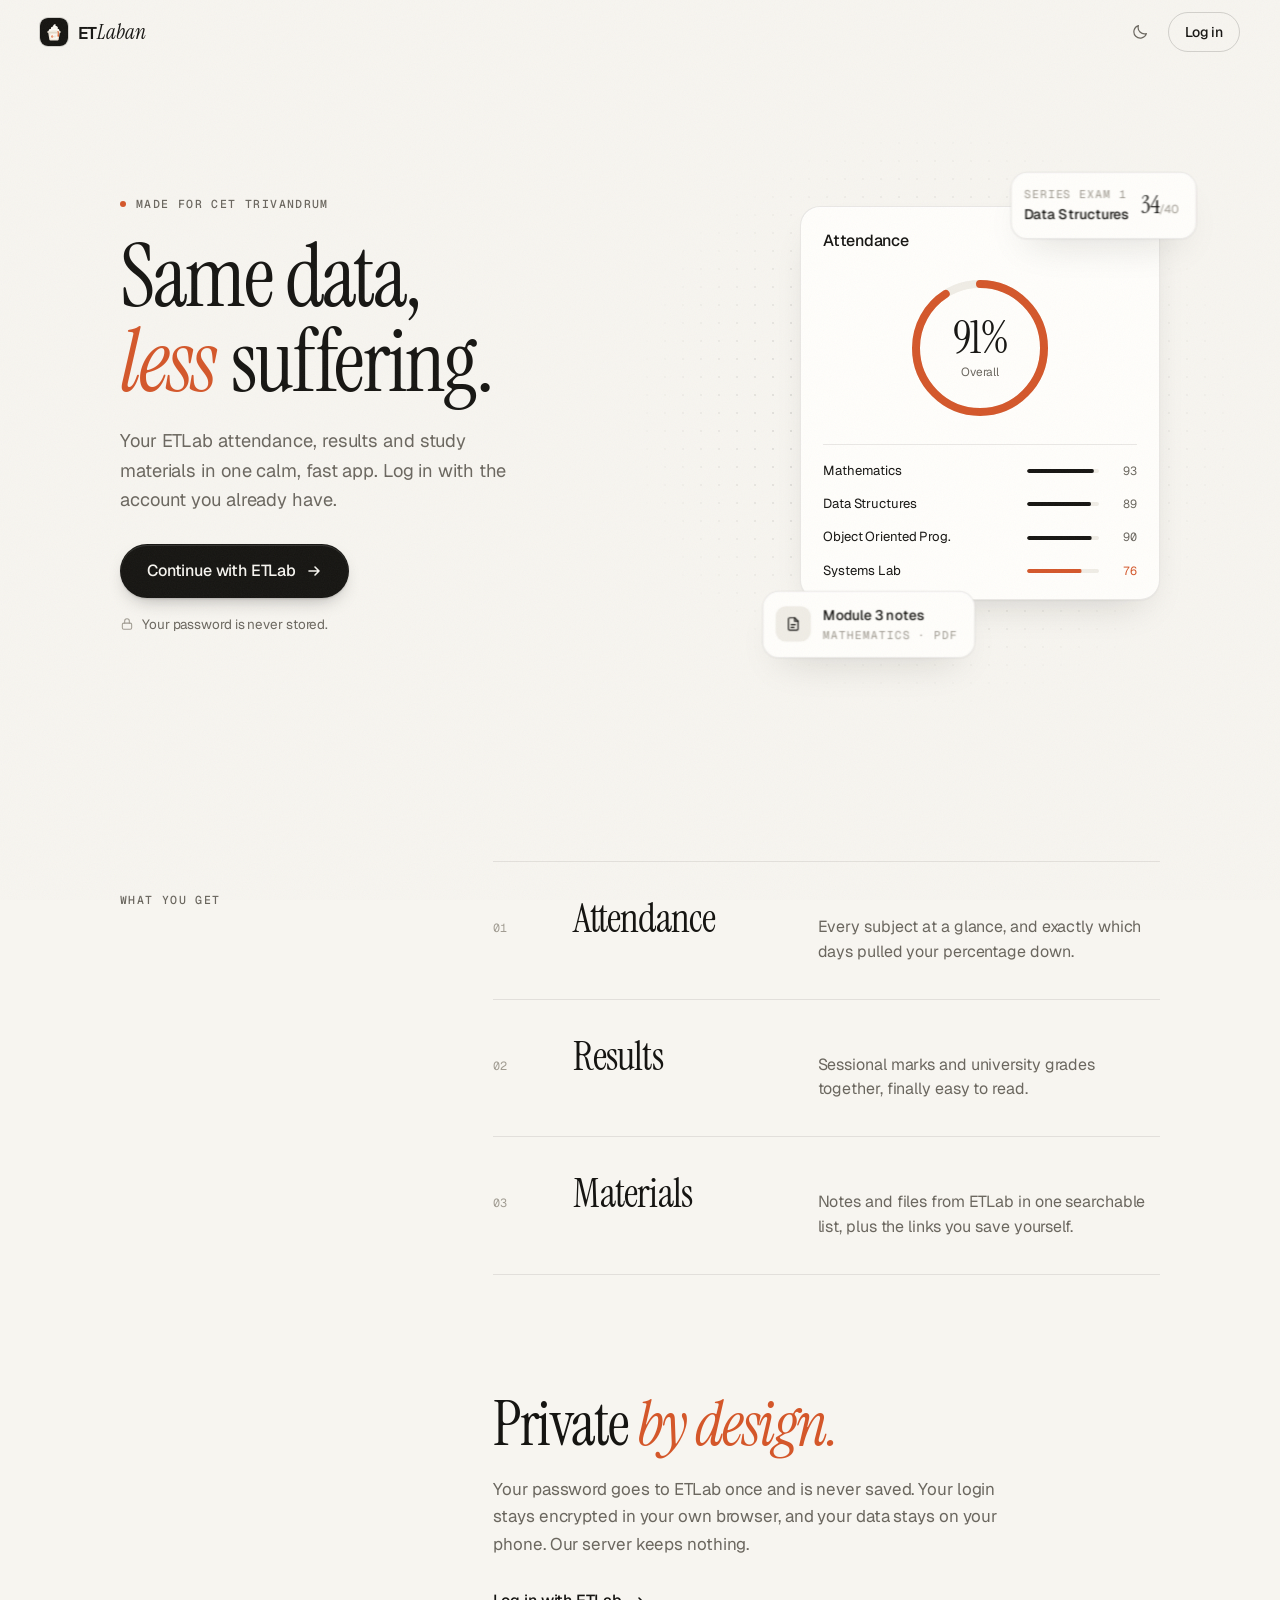
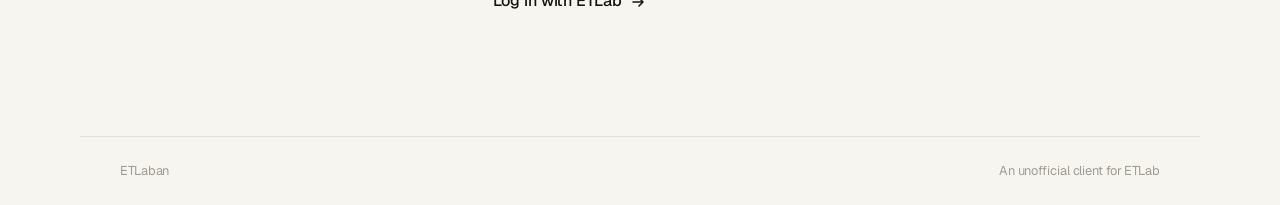
==== public/index.html @ c057a468 "Serve the front end from public/ on Vercel Vercel treated the project as a Python app and sent every" ====
<!doctype html>
<html lang="en">
  <head>
    <meta charset="utf-8" />
    <meta name="viewport" content="width=device-width, initial-scale=1, viewport-fit=cover" />
    <meta name="theme-color" content="#f7f5f0" />
    <script src="theme-init.js" data-check-session></script>
    <meta name="description" content="Same data, less suffering. Your ETLab attendance, results and study materials in one calm, fast app." />
    <meta name="mobile-web-app-capable" content="yes" />
    <meta name="apple-mobile-web-app-capable" content="yes" />
    <meta name="apple-mobile-web-app-status-bar-style" content="default" />
    <meta name="apple-mobile-web-app-title" content="ETLaban" />
    <title>ETLaban · same data, less suffering</title>
    <link rel="manifest" href="manifest.webmanifest" />
    <link rel="icon" href="icon.svg" type="image/svg+xml" />
    <link rel="apple-touch-icon" href="apple-touch-icon.png" />
    <link rel="preconnect" href="https://fonts.googleapis.com" />
    <link rel="preconnect" href="https://fonts.gstatic.com" crossorigin />
    <link
      rel="stylesheet"
      href="https://fonts.googleapis.com/css2?family=Geist:wght@400;500;600&family=Geist+Mono:wght@400;500&family=Instrument+Serif:ital@0;1&display=swap"
    />
    <link rel="stylesheet" href="base.css" />
    <link rel="stylesheet" href="public.css" />
  </head>
  <body>
    <header class="nav">
      <a class="brand" href="/" aria-label="ETLaban home">
        <img src="icon.svg" alt="" width="28" height="28" />
        <span class="wordmark">ET<em>Laban</em></span>
      </a>
      <div class="nav-actions">
        <button class="icon-btn theme-toggle" type="button" data-theme-toggle aria-label="Switch theme">
          <svg class="icon-moon" width="18" height="18" viewBox="0 0 24 24" fill="none" stroke="currentColor" stroke-width="1.6" stroke-linecap="round" stroke-linejoin="round" aria-hidden="true">
            <path d="M20.5 14.1A8.5 8.5 0 0 1 9.9 3.5a8.5 8.5 0 1 0 10.6 10.6Z" />
          </svg>
          <svg class="icon-sun" width="18" height="18" viewBox="0 0 24 24" fill="none" stroke="currentColor" stroke-width="1.6" stroke-linecap="round" aria-hidden="true">
            <circle cx="12" cy="12" r="4" />
            <path d="M12 2.5v2M12 19.5v2M4.6 4.6l1.4 1.4M18 18l1.4 1.4M2.5 12h2M19.5 12h2M4.6 19.4 6 18M18 6l1.4-1.4" />
          </svg>
        </button>
        <a class="btn btn-ghost btn-sm" href="/login">Log in</a>
      </div>
    </header>

    <main class="landing">
      <section class="hero">
        <div class="hero-copy">
          <p class="kicker rise" style="--d: 0"><span class="kicker-dot"></span>Made for CET Trivandrum</p>
          <h1 class="display">
            <span class="w" style="--i: 0">Same</span>
            <span class="w" style="--i: 1">data,</span>
            <span class="w" style="--i: 2"><em>less</em></span>
            <span class="w" style="--i: 3">suffering.</span>
          </h1>
          <p class="lede rise" style="--d: 4">
            Your ETLab attendance, results and study materials in one calm, fast app. Log in with
            the account you already have.
          </p>
          <div class="hero-cta rise" style="--d: 5">
            <a class="btn btn-primary btn-lg" href="/login">
              Continue with ETLab
              <svg class="btn-arrow" width="16" height="16" viewBox="0 0 16 16" fill="none" stroke="currentColor" stroke-width="1.6" stroke-linecap="round" stroke-linejoin="round" aria-hidden="true">
                <path d="M3 8h10M9 4l4 4-4 4" />
              </svg>
            </a>
            <p class="hero-note">
              <svg width="14" height="14" viewBox="0 0 24 24" fill="none" stroke="currentColor" stroke-width="1.8" stroke-linecap="round" stroke-linejoin="round" aria-hidden="true">
                <rect x="4" y="10.5" width="16" height="10.5" rx="2.5" />
                <path d="M8 10.5V7a4 4 0 0 1 8 0v3.5" />
              </svg>
              Your password is never stored.
            </p>
          </div>
        </div>

        <div class="hero-visual" aria-hidden="true">
          <div class="preview">
            <div class="card preview-main rise" style="--d: 3">
              <div class="preview-head">
                <span class="preview-title">Attendance</span>
              </div>
              <div class="ring">
                <svg viewBox="0 0 148 148" width="148" height="148">
                  <circle class="ring-track" cx="74" cy="74" r="64" fill="none" stroke-width="8" />
                  <circle
                    class="ring-value"
                    cx="74"
                    cy="74"
                    r="64"
                    fill="none"
                    stroke-width="8"
                    stroke-linecap="round"
                    pathLength="100"
                    style="--value: 91"
                  />
                </svg>
                <div class="ring-label">
                  <span class="ring-number" style="--target: 91"></span>
                  <span class="ring-caption">Overall</span>
                </div>
              </div>
              <ul class="subject-list">
                <li class="subject">
                  <span class="subject-name">Mathematics</span>
                  <span class="bar"><i style="--v: 0.93; --i: 0"></i></span>
                  <span class="subject-value">93</span>
                </li>
                <li class="subject">
                  <span class="subject-name">Data Structures</span>
                  <span class="bar"><i style="--v: 0.89; --i: 1"></i></span>
                  <span class="subject-value">89</span>
                </li>
                <li class="subject">
                  <span class="subject-name">Object Oriented Prog.</span>
                  <span class="bar"><i style="--v: 0.9; --i: 2"></i></span>
                  <span class="subject-value">90</span>
                </li>
                <li class="subject is-low">
                  <span class="subject-name">Systems Lab</span>
                  <span class="bar"><i style="--v: 0.76; --i: 3"></i></span>
                  <span class="subject-value">76</span>
                </li>
              </ul>
            </div>

            <div class="card float float-a" style="--d: 7">
              <div class="float-inner">
                <span class="float-meta">Series exam 1</span>
                <span class="float-title">Data Structures</span>
              </div>
              <span class="float-score">34<small>/40</small></span>
            </div>

            <div class="card float float-b" style="--d: 9">
              <span class="float-icon">
                <svg width="16" height="16" viewBox="0 0 24 24" fill="none" stroke="currentColor" stroke-width="1.7" stroke-linecap="round" stroke-linejoin="round">
                  <path d="M14 3H7a2 2 0 0 0-2 2v14a2 2 0 0 0 2 2h10a2 2 0 0 0 2-2V8Z" />
                  <path d="M14 3v5h5M9 13h6M9 17h4" />
                </svg>
              </span>
              <div class="float-inner">
                <span class="float-title">Module 3 notes</span>
                <span class="float-meta">Mathematics · PDF</span>
              </div>
            </div>
          </div>
        </div>
      </section>

      <section class="features" aria-labelledby="features-label">
        <h2 id="features-label" class="kicker section-label" data-reveal>What you get</h2>
        <ol class="feature-list">
          <li class="feature" data-reveal>
            <span class="feature-index">01</span>
            <h3>Attendance</h3>
            <p>Every subject at a glance, and exactly which days pulled your percentage down.</p>
          </li>
          <li class="feature" data-reveal style="--d: 1">
            <span class="feature-index">02</span>
            <h3>Results</h3>
            <p>Sessional marks and university grades together, finally easy to read.</p>
          </li>
          <li class="feature" data-reveal style="--d: 2">
            <span class="feature-index">03</span>
            <h3>Materials</h3>
            <p>Notes and files from ETLab in one searchable list, plus the links you save yourself.</p>
          </li>
        </ol>
      </section>

      <section class="closing" aria-labelledby="privacy-title">
        <h2 id="privacy-title" class="display" data-reveal>Private <em>by design.</em></h2>
        <p class="lede" data-reveal style="--d: 1">
          Your password goes to ETLab once and is never saved. Your login stays encrypted in your
          own browser, and your data stays on your phone. Our server keeps nothing.
        </p>
        <a class="text-link" href="/login" data-reveal style="--d: 2">
          Log in with ETLab
          <svg class="btn-arrow" width="16" height="16" viewBox="0 0 16 16" fill="none" stroke="currentColor" stroke-width="1.6" stroke-linecap="round" stroke-linejoin="round" aria-hidden="true">
            <path d="M3 8h10M9 4l4 4-4 4" />
          </svg>
        </a>
      </section>
    </main>

    <footer class="footer">
      <span>ETLaban</span>
      <span>An unofficial client for ETLab</span>
    </footer>

    <script src="landing.js" type="module"></script>
  </body>
</html>
---- public/base.css ----
/* ==========================================================================
   ETLaban · design system shared by every page
   Warm paper / ink palette, one clay accent, serif display + Geist text.
   ========================================================================== */

@view-transition {
  navigation: auto;
}

:root {
  color-scheme: light;
  --bg: #f7f5f0;
  --panel: #fffefb;
  --panel-soft: #f0ede6;
  --text: #161512;
  --muted: #6b675f;
  --faint: #a19c92;
  --line: rgba(22, 21, 18, 0.09);
  --line-strong: rgba(22, 21, 18, 0.16);
  --brand: #d4572a;
  --brand-soft: rgba(212, 87, 42, 0.1);
  --ink: #161512;
  --on-ink: #f7f5f0;
  --danger: #c2372b;
  --danger-soft: rgba(194, 55, 43, 0.08);
  --dot: rgba(22, 21, 18, 0.12);
  --shadow-card:
    0 1px 0 rgba(255, 255, 255, 0.7) inset, 0 1px 2px rgba(22, 21, 18, 0.04),
    0 18px 40px -18px rgba(22, 21, 18, 0.18);
  --grain-opacity: 0.045;

  --font-sans: "Geist", ui-sans-serif, system-ui, -apple-system, "Segoe UI", sans-serif;
  --font-serif: "Instrument Serif", "Iowan Old Style", "Palatino Linotype", Georgia, serif;
  --font-mono: "Geist Mono", ui-monospace, "SFMono-Regular", Menlo, Consolas, monospace;

  --ease-out: cubic-bezier(0.22, 1, 0.36, 1);
  --ease-spring: cubic-bezier(0.34, 1.4, 0.64, 1);
  --radius-sm: 10px;
  --radius: 14px;
  --radius-lg: 20px;
  --nav-h: 64px;
  --gutter: clamp(20px, 5vw, 40px);
}

:root[data-theme="dark"] {
  color-scheme: dark;
  --bg: #0f0f0e;
  --panel: #171715;
  --panel-soft: #1f1f1c;
  --text: #edebe6;
  --muted: #9a968d;
  --faint: #67635c;
  --line: rgba(237, 235, 230, 0.08);
  --line-strong: rgba(237, 235, 230, 0.15);
  --brand: #ef7f4e;
  --brand-soft: rgba(239, 127, 78, 0.13);
  --ink: #edebe6;
  --on-ink: #0f0f0e;
  --danger: #f07a6e;
  --danger-soft: rgba(240, 122, 110, 0.1);
  --dot: rgba(237, 235, 230, 0.09);
  --shadow-card:
    0 1px 0 rgba(255, 255, 255, 0.04) inset, 0 1px 2px rgba(0, 0, 0, 0.3),
    0 24px 48px -20px rgba(0, 0, 0, 0.6);
  --grain-opacity: 0.03;
}

/* --- Base ---------------------------------------------------------------- */

*,
*::before,
*::after {
  box-sizing: border-box;
}

html {
  -webkit-text-size-adjust: 100%;
  -webkit-tap-highlight-color: transparent;
  scroll-behavior: smooth;
}

html.is-checking body {
  visibility: hidden;
}

body {
  position: relative;
  margin: 0;
  min-height: 100vh;
  min-height: 100dvh;
  display: flex;
  flex-direction: column;
  background: var(--bg);
  color: var(--text);
  font-family: var(--font-sans);
  font-size: 16px;
  line-height: 1.55;
  letter-spacing: -0.006em;
  -webkit-font-smoothing: antialiased;
  -moz-osx-font-smoothing: grayscale;
  text-rendering: optimizeLegibility;
}

/* Film grain: gives the flat paper colour some tooth. */
body::before {
  content: "";
  position: fixed;
  inset: 0;
  z-index: 100;
  pointer-events: none;
  opacity: var(--grain-opacity);
  background-image: url("data:image/svg+xml,%3Csvg xmlns='http://www.w3.org/2000/svg' width='160' height='160'%3E%3Cfilter id='n'%3E%3CfeTurbulence type='fractalNoise' baseFrequency='.85' numOctaves='3' stitchTiles='stitch'/%3E%3C/filter%3E%3Crect width='100%25' height='100%25' filter='url(%23n)'/%3E%3C/svg%3E");
}

h1,
h2,
h3,
p {
  margin: 0;
}

a {
  color: inherit;
}

button,
input {
  font: inherit;
  color: inherit;
}

svg {
  flex-shrink: 0;
}

::selection {
  background: var(--brand-soft);
  color: var(--text);
}

:focus-visible {
  outline: 2px solid var(--brand);
  outline-offset: 3px;
  border-radius: 6px;
}

.sr-only {
  position: absolute;
  width: 1px;
  height: 1px;
  overflow: hidden;
  clip: rect(0 0 0 0);
  white-space: nowrap;
}

/* --- Type ---------------------------------------------------------------- */

.display {
  font-family: var(--font-serif);
  font-weight: 400;
  line-height: 0.98;
  letter-spacing: -0.025em;
  text-wrap: balance;
}

.display em {
  font-style: italic;
  color: var(--brand);
  padding-right: 0.04em;
}

.kicker {
  display: inline-flex;
  align-items: center;
  gap: 10px;
  color: var(--muted);
  font-family: var(--font-mono);
  font-size: 0.72rem;
  font-weight: 500;
  letter-spacing: 0.12em;
  text-transform: uppercase;
}

.kicker-dot {
  position: relative;
  width: 6px;
  height: 6px;
  border-radius: 50%;
  background: var(--brand);
}

.kicker-dot::after {
  content: "";
  position: absolute;
  inset: -4px;
  border-radius: 50%;
  border: 1px solid var(--brand);
  opacity: 0;
  animation: ping 2.8s var(--ease-out) infinite 1.2s;
}

@keyframes ping {
  0% {
    transform: scale(0.4);
    opacity: 0.7;
  }
  70%,
  100% {
    transform: scale(1.6);
    opacity: 0;
  }
}

.lede {
  color: var(--muted);
  font-size: 1.06rem;
  line-height: 1.6;
  text-wrap: pretty;
}

/* --- Buttons ------------------------------------------------------------- */

.btn {
  position: relative;
  display: inline-flex;
  align-items: center;
  justify-content: center;
  gap: 10px;
  min-height: 44px;
  padding: 0 20px;
  border: 1px solid transparent;
  border-radius: 999px;
  font-size: 0.94rem;
  font-weight: 500;
  letter-spacing: -0.01em;
  line-height: 1;
  white-space: nowrap;
  text-decoration: none;
  cursor: pointer;
  user-select: none;
  transition:
    background-color 0.25s ease,
    border-color 0.25s ease,
    color 0.25s ease,
    box-shadow 0.35s var(--ease-out),
    transform 0.35s var(--ease-out);
}

.btn:active {
  transform: scale(0.97);
  transition-duration: 0.1s;
}

.btn-primary {
  background: var(--ink);
  color: var(--on-ink);
  box-shadow:
    0 1px 0 rgba(255, 255, 255, 0.12) inset,
    0 1px 2px rgba(22, 21, 18, 0.14),
    0 8px 20px -10px rgba(22, 21, 18, 0.45);
}

:root[data-theme="dark"] .btn-primary {
  box-shadow:
    0 1px 0 rgba(255, 255, 255, 0.6) inset,
    0 8px 24px -12px rgba(237, 235, 230, 0.35);
}

.btn-ghost {
  border-color: var(--line-strong);
  background: transparent;
  color: var(--text);
}

.btn-lg {
  min-height: 54px;
  padding: 0 26px;
  font-size: 1rem;
}

.btn-sm {
  min-height: 40px;
  padding: 0 16px;
  font-size: 0.88rem;
}

.btn-block {
  width: 100%;
}

.btn-arrow {
  transition: transform 0.4s var(--ease-spring);
}

@media (hover: hover) {
  .btn-primary:hover {
    background: color-mix(in srgb, var(--ink) 86%, var(--brand));
    transform: translateY(-1px);
    box-shadow:
      0 1px 0 rgba(255, 255, 255, 0.12) inset,
      0 2px 4px rgba(22, 21, 18, 0.12),
      0 14px 28px -12px rgba(22, 21, 18, 0.5);
  }

  :root[data-theme="dark"] .btn-primary:hover {
    background: #ffffff;
    box-shadow:
      0 1px 0 rgba(255, 255, 255, 0.6) inset,
      0 14px 32px -12px rgba(237, 235, 230, 0.4);
  }

  .btn-ghost:hover {
    border-color: var(--text);
    background: var(--panel);
  }

  .btn:hover .btn-arrow {
    transform: translateX(4px);
  }
}

.icon-btn {
  display: inline-grid;
  place-items: center;
  width: 44px;
  height: 44px;
  padding: 0;
  border: 0;
  border-radius: 50%;
  background: transparent;
  color: var(--muted);
  cursor: pointer;
  transition:
    background-color 0.2s ease,
    color 0.2s ease,
    transform 0.3s var(--ease-out);
}

.icon-btn:active {
  transform: scale(0.9);
}

@media (hover: hover) {
  .icon-btn:hover {
    background: var(--panel-soft);
    color: var(--text);
  }
}

/* Theme toggle: sun and moon trade places with a spin. */
.theme-toggle {
  position: relative;
  view-transition-name: theme-toggle;
}

.theme-toggle svg {
  position: absolute;
  inset: 0;
  margin: auto;
  transition:
    transform 0.6s var(--ease-spring),
    opacity 0.3s ease;
}

.theme-toggle .icon-sun {
  opacity: 0;
  transform: rotate(-90deg) scale(0.4);
}

:root[data-theme="dark"] .theme-toggle .icon-sun {
  opacity: 1;
  transform: none;
}

:root[data-theme="dark"] .theme-toggle .icon-moon {
  opacity: 0;
  transform: rotate(90deg) scale(0.4);
}

/* Theme switch reveal (see ui.js). Plain crossfade is turned off so the
   circle clip does the work. */
html.theme-switching::view-transition-old(root),
html.theme-switching::view-transition-new(root) {
  animation: none;
  mix-blend-mode: normal;
}

html.theme-switching .brand,
html.theme-switching .theme-toggle {
  view-transition-name: none;
}

::view-transition-old(root),
::view-transition-new(root) {
  animation-duration: 0.35s;
}

/* --- Form fields ----------------------------------------------------------- */

.field {
  display: grid;
  gap: 8px;
}

.field-row {
  display: flex;
  align-items: baseline;
  justify-content: space-between;
  gap: 12px;
}

.field label {
  font-size: 0.86rem;
  font-weight: 500;
}

.input-wrap {
  position: relative;
}

.input {
  width: 100%;
  height: 54px;
  padding: 0 16px;
  border: 1px solid var(--line-strong);
  border-radius: var(--radius);
  background: var(--panel);
  color: var(--text);
  font-size: 1rem; /* 16px keeps iOS from zooming in on focus */
  letter-spacing: -0.005em;
  outline: none;
  transition:
    border-color 0.2s ease,
    box-shadow 0.3s var(--ease-out),
    background-color 0.2s ease;
}

.input::placeholder {
  color: var(--faint);
}

.input-wrap .input {
  padding-right: 54px;
}

@media (hover: hover) {
  .input:hover:not(:focus) {
    border-color: color-mix(in srgb, var(--text) 30%, transparent);
  }
}

.input:focus {
  border-color: var(--text);
  box-shadow: 0 0 0 4px color-mix(in srgb, var(--text) 8%, transparent);
}

.input[aria-invalid="true"] {
  border-color: var(--danger);
  box-shadow: 0 0 0 4px var(--danger-soft);
}

.input:disabled {
  opacity: 0.6;
}

.input:-webkit-autofill,
.input:-webkit-autofill:hover,
.input:-webkit-autofill:focus {
  -webkit-text-fill-color: var(--text);
  caret-color: var(--text);
  box-shadow:
    0 0 0 1000px var(--panel) inset,
    0 0 0 4px transparent;
  transition: background-color 9999s 0s;
}

/* --- Brand ---------------------------------------------------------------- */

.brand {
  display: inline-flex;
  align-items: center;
  gap: 10px;
  min-height: 44px;
  text-decoration: none;
  view-transition-name: brand;
}

.brand img {
  width: 28px;
  height: 28px;
  border-radius: 8px;
  box-shadow: 0 0 0 1px var(--line-strong);
  transition: transform 0.5s var(--ease-spring);
}

/* "ET" in the sans, "Laban" in the serif italic, like the logo lockup. */
.wordmark {
  font-size: 1.06rem;
  font-weight: 600;
  letter-spacing: -0.035em;
}

.wordmark em {
  margin-left: 0.03em;
  font-family: var(--font-serif);
  font-size: 1.22em;
  font-style: italic;
  font-weight: 400;
  letter-spacing: -0.01em;
}

@media (hover: hover) {
  .brand:hover img {
    transform: rotate(-8deg) scale(1.06);
  }
}

/* --- Entrance motion ------------------------------------------------------ */

.rise {
  opacity: 0;
}

html:not(.is-checking) .rise {
  animation: rise 0.9s var(--ease-out) both;
  animation-delay: calc(var(--d, 0) * 80ms + 60ms);
}

@keyframes rise {
  from {
    opacity: 0;
    transform: translateY(14px);
    filter: blur(6px);
  }
  to {
    opacity: 1;
    transform: none;
    filter: blur(0);
  }
}

/* Headline words arrive one by one. */
.display .w {
  display: inline-block;
  opacity: 0;
}

html:not(.is-checking) .display .w {
  animation: word 1s var(--ease-out) both;
  animation-delay: calc(var(--i) * 90ms + 120ms);
}

@keyframes word {
  from {
    opacity: 0;
    transform: translateY(0.35em) rotate(2deg);
    filter: blur(8px);
  }
  to {
    opacity: 1;
    transform: none;
    filter: blur(0);
  }
}

/* Scroll reveal, only when JS is around to trigger it. */
html.js [data-reveal] {
  opacity: 0;
  transform: translateY(18px);
  transition:
    opacity 0.9s var(--ease-out),
    transform 0.9s var(--ease-out);
  transition-delay: calc(var(--d, 0) * 90ms);
}

html.js [data-reveal].is-in {
  opacity: 1;
  transform: none;
}

/* --- Motion preferences -------------------------------------------------- */

@media (prefers-reduced-motion: reduce) {
  html {
    scroll-behavior: auto;
  }

  *,
  *::before,
  *::after {
    animation-duration: 0.01ms !important;
    animation-delay: 0ms !important;
    animation-iteration-count: 1 !important;
    transition-duration: 0.01ms !important;
    transition-delay: 0ms !important;
  }

  .kicker-dot::after {
    display: none;
  }

  ::view-transition-group(*),
  ::view-transition-old(*),
  ::view-transition-new(*) {
    animation: none !important;
  }
}
---- public/public.css ----
/* ==========================================================================
   ETLaban · public pages (landing + login). Builds on base.css.
   ========================================================================== */

/* --- Nav ----------------------------------------------------------------- */

.nav {
  position: sticky;
  top: 0;
  z-index: 20;
  display: flex;
  align-items: center;
  justify-content: space-between;
  gap: 12px;
  min-height: var(--nav-h);
  padding: 10px var(--gutter);
  padding-top: max(10px, env(safe-area-inset-top));
  padding-left: max(var(--gutter), env(safe-area-inset-left));
  padding-right: max(var(--gutter), env(safe-area-inset-right));
  border-bottom: 1px solid transparent;
  transition:
    background-color 0.3s ease,
    border-color 0.3s ease;
}

.nav.is-scrolled {
  border-bottom-color: var(--line);
  background: color-mix(in srgb, var(--bg) 82%, transparent);
  -webkit-backdrop-filter: saturate(1.4) blur(14px);
  backdrop-filter: saturate(1.4) blur(14px);
}

.nav-actions {
  display: flex;
  align-items: center;
  gap: 6px;
}

/* --- Landing ------------------------------------------------------------- */

.landing {
  flex: 1;
  width: 100%;
  max-width: 1120px;
  margin: 0 auto;
  padding: 0 var(--gutter);
  padding-left: max(var(--gutter), env(safe-area-inset-left));
  padding-right: max(var(--gutter), env(safe-area-inset-right));
}

.hero {
  display: grid;
  gap: 56px;
  padding: clamp(28px, 7vw, 88px) 0 clamp(64px, 10vw, 120px);
}

.hero-copy {
  display: grid;
  justify-items: start;
  gap: 22px;
}

.hero .display {
  font-size: clamp(3.1rem, 12.5vw, 5.4rem);
}

.hero .lede {
  max-width: 30ch;
}

.hero-cta {
  display: grid;
  justify-items: start;
  gap: 16px;
  margin-top: 8px;
}

.hero-note,
.auth-foot {
  display: inline-flex;
  align-items: center;
  gap: 8px;
  color: var(--muted);
  font-size: 0.84rem;
}

.hero-note svg,
.auth-foot svg {
  color: var(--faint);
}

/* Product glimpse: a small, living piece of the dashboard. */
.hero-visual {
  position: relative;
  display: grid;
  place-items: center;
  padding: 40px 0 64px;
  perspective: 1200px;
}

.hero-visual::before {
  content: "";
  position: absolute;
  inset: -10% -20%;
  z-index: -1;
  background-image: radial-gradient(var(--dot) 1px, transparent 1.2px);
  background-size: 18px 18px;
  -webkit-mask-image: radial-gradient(closest-side, #000 30%, transparent);
  mask-image: radial-gradient(closest-side, #000 30%, transparent);
}

.preview {
  position: relative;
  width: min(100%, 360px);
  transform: rotateX(var(--rx, 0deg)) rotateY(var(--ry, 0deg));
  transform-style: preserve-3d;
  transition: transform 0.8s var(--ease-out);
}

.card {
  border: 1px solid var(--line);
  border-radius: var(--radius-lg);
  background: var(--panel);
  box-shadow: var(--shadow-card);
}

.preview-main {
  padding: 22px 22px 18px;
}

.preview-head {
  display: flex;
  align-items: baseline;
  justify-content: space-between;
  gap: 12px;
}

.preview-title {
  font-weight: 500;
  letter-spacing: -0.015em;
}

.preview-meta,
.float-meta {
  color: var(--faint);
  font-family: var(--font-mono);
  font-size: 0.68rem;
  letter-spacing: 0.06em;
  text-transform: uppercase;
}

.ring {
  position: relative;
  display: grid;
  place-items: center;
  width: 148px;
  height: 148px;
  margin: 20px auto 22px;
}

.ring svg {
  position: absolute;
  inset: 0;
  transform: rotate(-90deg);
}

.ring-track {
  stroke: var(--panel-soft);
}

.ring-value {
  stroke: var(--brand);
  stroke-dasharray: 100px;
  stroke-dashoffset: 100px;
}

html:not(.is-checking) .ring-value {
  animation: ring-fill 1.8s var(--ease-out) forwards 0.7s;
}

@keyframes ring-fill {
  to {
    stroke-dashoffset: calc((100 - var(--value)) * 1px);
  }
}

@property --count {
  syntax: "<integer>";
  inherits: false;
  initial-value: 0;
}

.ring-label {
  display: grid;
  justify-items: center;
  gap: 2px;
}

.ring-number {
  --count: 0;
  counter-reset: count var(--count);
  font-family: var(--font-serif);
  font-size: 2.9rem;
  line-height: 1;
  letter-spacing: -0.02em;
}

.ring-number::after {
  content: counter(count) "%";
}

html:not(.is-checking) .ring-number {
  animation: count 1.8s var(--ease-out) forwards 0.7s;
}

@keyframes count {
  to {
    --count: var(--target);
  }
}

.ring-caption {
  color: var(--muted);
  font-size: 0.74rem;
}

.subject-list {
  display: grid;
  gap: 13px;
  margin: 0;
  padding: 16px 0 0;
  border-top: 1px solid var(--line);
  list-style: none;
}

.subject {
  display: grid;
  grid-template-columns: 1fr 72px 26px;
  align-items: center;
  gap: 12px;
  font-size: 0.82rem;
}

.subject-name {
  overflow: hidden;
  text-overflow: ellipsis;
  white-space: nowrap;
}

.subject-value {
  color: var(--muted);
  font-family: var(--font-mono);
  font-size: 0.74rem;
  text-align: right;
}

.bar {
  height: 4px;
  overflow: hidden;
  border-radius: 999px;
  background: var(--panel-soft);
}

.bar i {
  display: block;
  height: 100%;
  border-radius: inherit;
  background: var(--text);
  transform: scaleX(0);
  transform-origin: left;
}

html:not(.is-checking) .bar i {
  animation: bar 1.4s var(--ease-out) forwards;
  animation-delay: calc(var(--i) * 110ms + 0.9s);
}

@keyframes bar {
  to {
    transform: scaleX(var(--v));
  }
}

.subject.is-low .bar i {
  background: var(--brand);
}

.subject.is-low .subject-value {
  color: var(--brand);
}

/* Floating chips around the main card. */
.float {
  position: absolute;
  display: flex;
  align-items: center;
  gap: 12px;
  padding: 12px 16px 12px 12px;
  border-radius: 16px;
  transform: translateZ(40px);
}

.float-inner {
  display: grid;
  gap: 1px;
}

.float-title {
  font-size: 0.84rem;
  font-weight: 500;
  letter-spacing: -0.01em;
  white-space: nowrap;
}

.float-icon {
  display: grid;
  place-items: center;
  width: 34px;
  height: 34px;
  border-radius: 10px;
  background: var(--panel-soft);
  color: var(--text);
}

.float-score {
  font-family: var(--font-serif);
  font-size: 1.5rem;
  line-height: 1;
}

.float-score small {
  color: var(--faint);
  font-family: var(--font-sans);
  font-size: 0.7rem;
}

.float-a {
  top: -26px;
  right: -28px;
  --float-delay: 0s;
}

.float-b {
  bottom: -50px;
  left: -32px;
  --float-delay: -3s;
}

html:not(.is-checking) .float {
  animation:
    pop 0.9s var(--ease-spring) both,
    drift 7s ease-in-out infinite;
  animation-delay: calc(var(--d) * 80ms + 200ms), var(--float-delay);
}

@keyframes pop {
  from {
    opacity: 0;
    scale: 0.85;
    filter: blur(6px);
  }
  to {
    opacity: 1;
    scale: 1;
    filter: blur(0);
  }
}

@keyframes drift {
  0%,
  100% {
    translate: 0 0;
  }
  50% {
    translate: 0 -8px;
  }
}

/* Features: an editorial index, not a grid of boxes. */
.features {
  padding-bottom: clamp(64px, 10vw, 120px);
}

.section-label {
  align-self: start;
  margin-bottom: 20px;
}

.feature-list {
  margin: 0;
  padding: 0;
  border-top: 1px solid var(--line);
  list-style: none;
}

.feature {
  position: relative;
  display: grid;
  grid-template-columns: 44px 1fr;
  gap: 4px 16px;
  padding: 26px 0;
  border-bottom: 1px solid var(--line);
  isolation: isolate;
}

.feature::before {
  content: "";
  position: absolute;
  inset: 0 calc(var(--gutter) * -0.5);
  z-index: -1;
  border-radius: var(--radius);
  background: var(--panel);
  opacity: 0;
  transform: scaleY(0.85);
  transition:
    opacity 0.35s ease,
    transform 0.5s var(--ease-out);
}

.feature-index {
  padding-top: 0.55em;
  color: var(--faint);
  font-family: var(--font-mono);
  font-size: 0.74rem;
  transition: color 0.3s ease;
}

.feature h3 {
  font-family: var(--font-serif);
  font-size: clamp(1.9rem, 6vw, 2.5rem);
  font-weight: 400;
  line-height: 1.1;
  letter-spacing: -0.02em;
  transition: transform 0.5s var(--ease-out);
}

.feature p {
  grid-column: 2;
  max-width: 44ch;
  color: var(--muted);
  transition: transform 0.5s var(--ease-out);
}

@media (hover: hover) {
  .feature:hover::before {
    opacity: 1;
    transform: none;
  }

  .feature:hover .feature-index {
    color: var(--brand);
  }

  .feature:hover h3,
  .feature:hover p {
    transform: translateX(6px);
  }
}

/* Privacy + closing call to action. */
.closing {
  display: grid;
  gap: 22px;
  justify-items: start;
  padding-bottom: clamp(64px, 10vw, 112px);
}

.closing .display {
  font-size: clamp(2.5rem, 9vw, 3.8rem);
}

.closing .lede {
  max-width: 46ch;
}

.text-link {
  display: inline-flex;
  align-items: center;
  gap: 8px;
  min-height: 44px;
  font-weight: 500;
  text-decoration: none;
  background: linear-gradient(currentColor, currentColor) no-repeat left calc(100% - 10px) / 0 1px;
  transition: background-size 0.45s var(--ease-out);
}

@media (hover: hover) {
  .text-link:hover {
    background-size: calc(100% - 26px) 1px;
  }

  .text-link:hover .btn-arrow {
    transform: translateX(4px);
  }
}

.footer {
  display: flex;
  flex-wrap: wrap;
  align-items: center;
  justify-content: space-between;
  gap: 8px 20px;
  width: 100%;
  max-width: 1120px;
  margin: 0 auto;
  padding: 24px var(--gutter);
  padding-bottom: max(24px, env(safe-area-inset-bottom));
  border-top: 1px solid var(--line);
  color: var(--faint);
  font-size: 0.8rem;
}

/* --- Login --------------------------------------------------------------- */

.auth {
  position: relative;
  flex: 1;
  display: grid;
  justify-items: center;
  align-items: start;
  padding: clamp(28px, 7vh, 72px) var(--gutter) 48px;
  padding-bottom: max(48px, env(safe-area-inset-bottom));
}

.auth::before {
  content: "";
  position: absolute;
  inset: 0;
  z-index: -1;
  background-image: radial-gradient(var(--dot) 1px, transparent 1.2px);
  background-size: 18px 18px;
  -webkit-mask-image: radial-gradient(ellipse 60% 55% at 50% 40%, #000, transparent);
  mask-image: radial-gradient(ellipse 60% 55% at 50% 40%, #000, transparent);
}

.auth-panel {
  display: grid;
  gap: 28px;
  width: 100%;
  max-width: 400px;
}

.auth-head {
  display: grid;
  gap: 12px;
}

.auth-head .display {
  font-size: clamp(2.9rem, 11vw, 3.6rem);
}

.auth-head .lede {
  font-size: 1rem;
}

.notice {
  display: flex;
  align-items: flex-start;
  gap: 10px;
  padding: 12px 14px;
  border: 1px solid color-mix(in srgb, var(--brand) 25%, transparent);
  border-radius: var(--radius);
  background: var(--brand-soft);
  font-size: 0.88rem;
  line-height: 1.45;
}

.notice[hidden] {
  display: none;
}

.notice svg {
  margin-top: 1px;
  color: var(--brand);
}

.auth-form {
  display: grid;
  gap: 18px;
}

.caps-hint {
  color: var(--brand);
  font-size: 0.76rem;
  font-weight: 500;
  opacity: 0;
  transform: translateY(3px);
  transition:
    opacity 0.2s ease,
    transform 0.3s var(--ease-out);
}

.caps-hint.is-on {
  opacity: 1;
  transform: none;
}

.input-action {
  position: absolute;
  top: 5px;
  right: 5px;
}

.input-action .icon-eye-off {
  display: none;
}

.input-action[aria-pressed="true"] .icon-eye {
  display: none;
}

.input-action[aria-pressed="true"] .icon-eye-off {
  display: block;
}

.form-error {
  display: flex;
  align-items: flex-start;
  gap: 8px;
  color: var(--danger);
  font-size: 0.88rem;
  font-weight: 500;
  line-height: 1.45;
  animation: rise 0.4s var(--ease-out);
}

.form-error svg {
  margin-top: 2px;
}

.form-error[hidden] {
  display: none;
}

.auth-form .btn {
  margin-top: 6px;
}

/* Submit button states: idle -> loading -> done */
.btn-state {
  display: inline-flex;
  align-items: center;
  gap: 10px;
  transition:
    opacity 0.25s ease,
    transform 0.35s var(--ease-out);
}

.btn-state-busy,
.btn-state-done {
  position: absolute;
  inset: 0;
  justify-content: center;
  opacity: 0;
  transform: translateY(8px);
}

.btn[data-state="busy"] .btn-state-idle,
.btn[data-state="done"] .btn-state-idle,
.btn[data-state="done"] .btn-state-busy {
  opacity: 0;
  transform: translateY(-8px);
}

.btn[data-state="busy"] .btn-state-busy,
.btn[data-state="done"] .btn-state-done {
  opacity: 1;
  transform: none;
}

.btn[data-state="busy"],
.btn[data-state="done"] {
  cursor: progress;
}

.spinner {
  width: 16px;
  height: 16px;
  border: 1.5px solid color-mix(in srgb, var(--on-ink) 30%, transparent);
  border-top-color: var(--on-ink);
  border-radius: 50%;
  animation: spin 0.7s linear infinite;
}

@keyframes spin {
  to {
    transform: rotate(360deg);
  }
}

.check path {
  stroke-dasharray: 24;
  stroke-dashoffset: 24;
}

.btn[data-state="done"] .check path {
  animation: draw 0.5s var(--ease-out) forwards 0.1s;
}

@keyframes draw {
  to {
    stroke-dashoffset: 0;
  }
}

.shake {
  animation: shake 0.45s var(--ease-out);
}

@keyframes shake {
  0%,
  100% {
    transform: none;
  }
  20% {
    transform: translateX(-7px);
  }
  40% {
    transform: translateX(6px);
  }
  60% {
    transform: translateX(-4px);
  }
  80% {
    transform: translateX(2px);
  }
}

.auth-foot {
  justify-content: center;
  width: 100%;
  text-align: center;
}

/* --- Layout breakpoints -------------------------------------------------- */

@media (max-width: 479px) {
  .hero-cta,
  .hero-cta .btn {
    width: 100%;
  }

  .hero-cta {
    justify-items: center;
  }

  .float-a {
    right: -8px;
  }

  .float-b {
    left: -6px;
  }
}

@media (min-width: 900px) {
  .hero {
    grid-template-columns: 1.1fr 0.9fr;
    align-items: center;
    gap: 40px;
    min-height: calc(100vh - var(--nav-h) - 40px);
    min-height: calc(100svh - var(--nav-h) - 40px);
    padding-top: 24px;
  }

  .hero .lede {
    max-width: 34ch;
    font-size: 1.14rem;
  }

  .hero-visual {
    justify-items: end;
  }

  .features {
    display: grid;
    grid-template-columns: 1fr 2fr;
    gap: 40px;
  }

  .section-label {
    padding-top: 30px;
  }

  .feature {
    grid-template-columns: 64px 0.8fr 1.2fr;
    align-items: baseline;
    padding: 34px 0;
  }

  .feature p {
    grid-column: 3;
  }

  .closing {
    grid-template-columns: 1fr 2fr;
    align-items: end;
    column-gap: 40px;
  }

  .closing > * {
    grid-column: 2;
  }
}

@media (min-width: 900px) and (min-height: 720px) {
  .auth {
    align-items: center;
  }

  .auth-panel {
    margin-bottom: 8vh;
  }
}
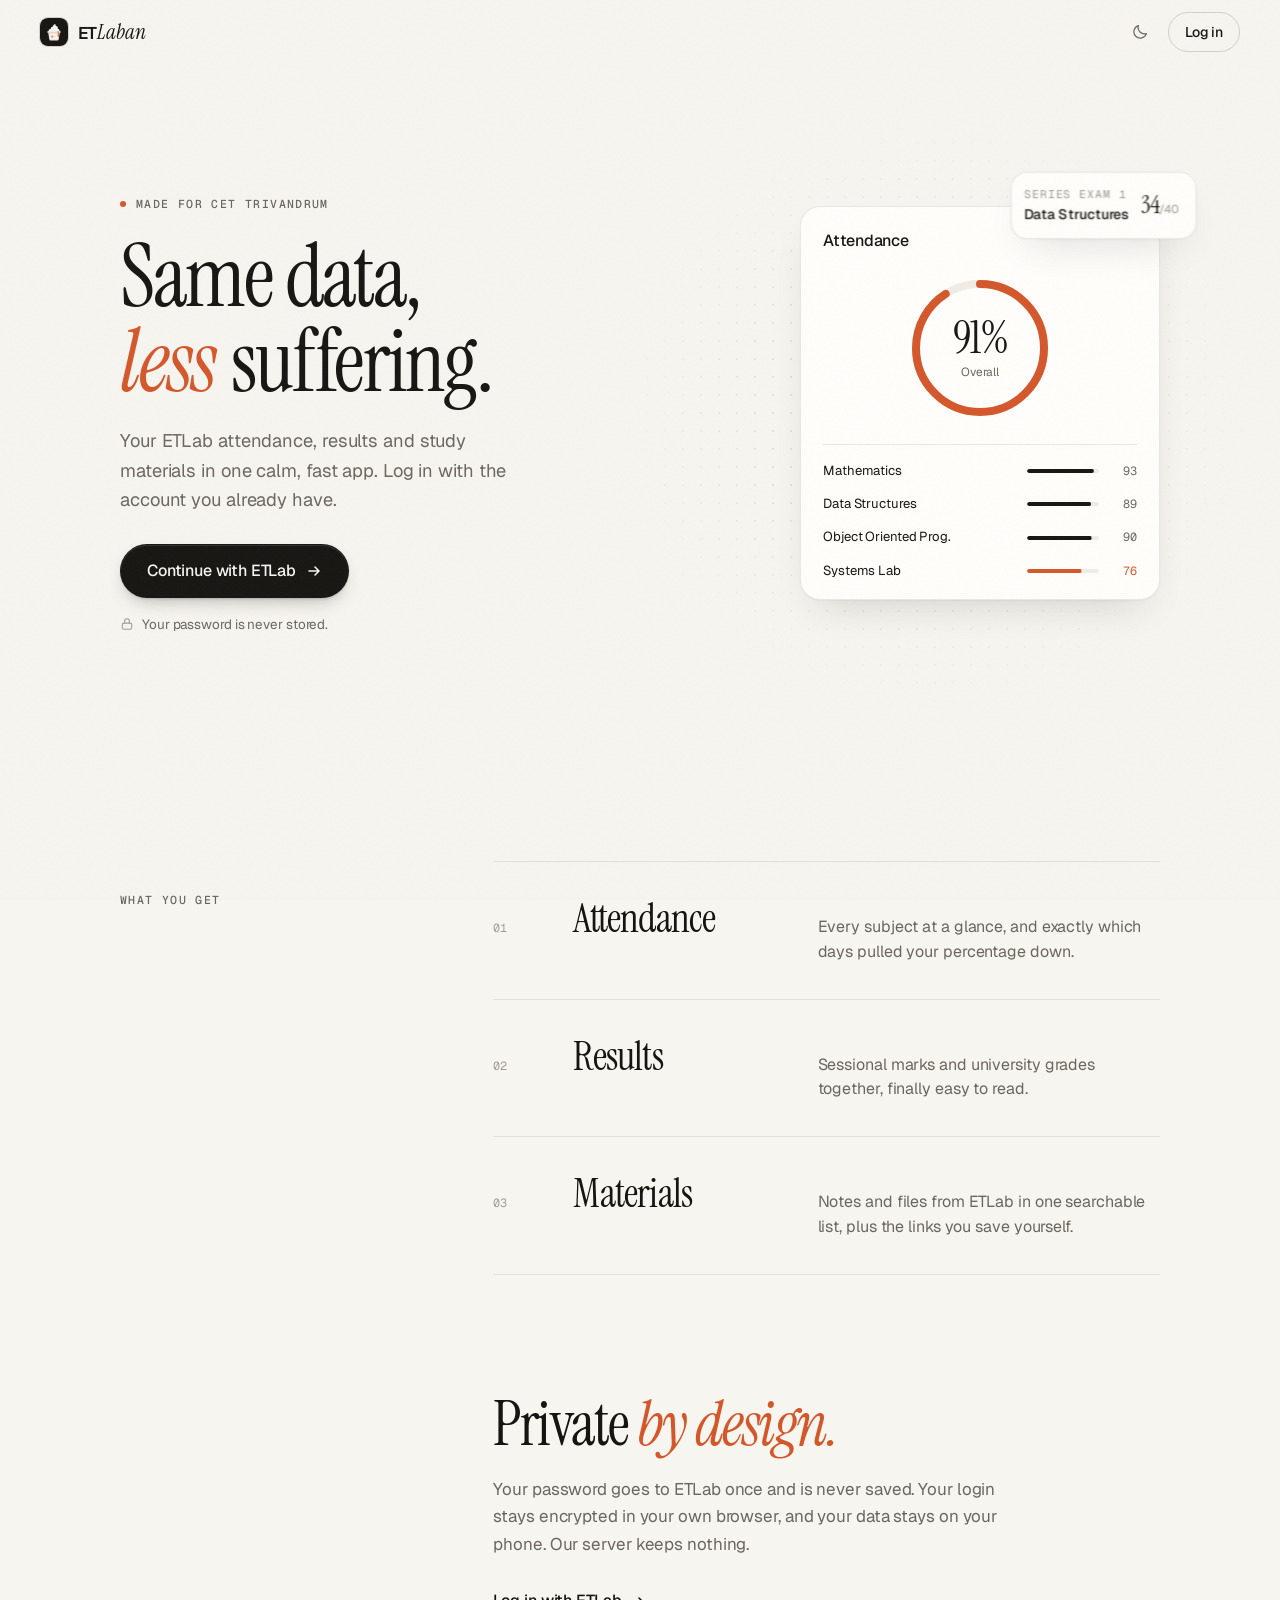
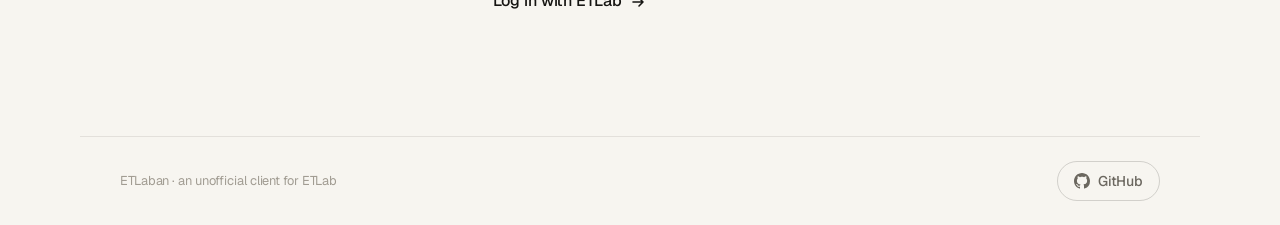
==== commit 4f6ad77b: "Add GitHub links and a credit line - Landing footer: a small GitHub button next to the "unofficial c" ====
--- a/public/index.html
+++ b/public/index.html
@@ -185,8 +185,11 @@
     </main>
 
     <footer class="footer">
-      <span>ETLaban</span>
-      <span>An unofficial client for ETLab</span>
+      <span>ETLaban · an unofficial client for ETLab</span>
+      <a class="btn btn-ghost btn-sm footer-link" href="https://github.com/AbhineethVS/ETLaban" target="_blank" rel="noopener noreferrer">
+        <svg class="github-mark" width="16" height="16" viewBox="0 0 16 16" fill="currentColor" aria-hidden="true"><path d="M8 0C3.58 0 0 3.58 0 8c0 3.54 2.29 6.53 5.47 7.59.4.07.55-.17.55-.38 0-.19-.01-.82-.01-1.49-2.01.37-2.53-.49-2.69-.94-.09-.23-.48-.94-.82-1.13-.28-.15-.68-.52-.01-.53.63-.01 1.08.58 1.23.82.72 1.21 1.87.87 2.33.66.07-.52.28-.87.51-1.07-1.78-.2-3.64-.89-3.64-3.95 0-.87.31-1.59.82-2.15-.08-.2-.36-1.02.08-2.12 0 0 .67-.21 2.2.82.64-.18 1.32-.27 2-.27.68 0 1.36.09 2 .27 1.53-1.04 2.2-.82 2.2-.82.44 1.1.16 1.92.08 2.12.51.56.82 1.27.82 2.15 0 3.07-1.87 3.75-3.65 3.95.29.25.54.73.54 1.48 0 1.07-.01 1.93-.01 2.2 0 .21.15.46.55.38A8.013 8.013 0 0016 8c0-4.42-3.58-8-8-8z"/></svg>
+        GitHub
+      </a>
     </footer>
 
     <script src="landing.js" type="module"></script>
--- a/public/public.css
+++ b/public/public.css
@@ -510,6 +510,11 @@
   font-size: 0.8rem;
 }
 
+.footer-link {
+  gap: 8px;
+  color: var(--muted);
+}
+
 /* --- Login --------------------------------------------------------------- */
 
 .auth {
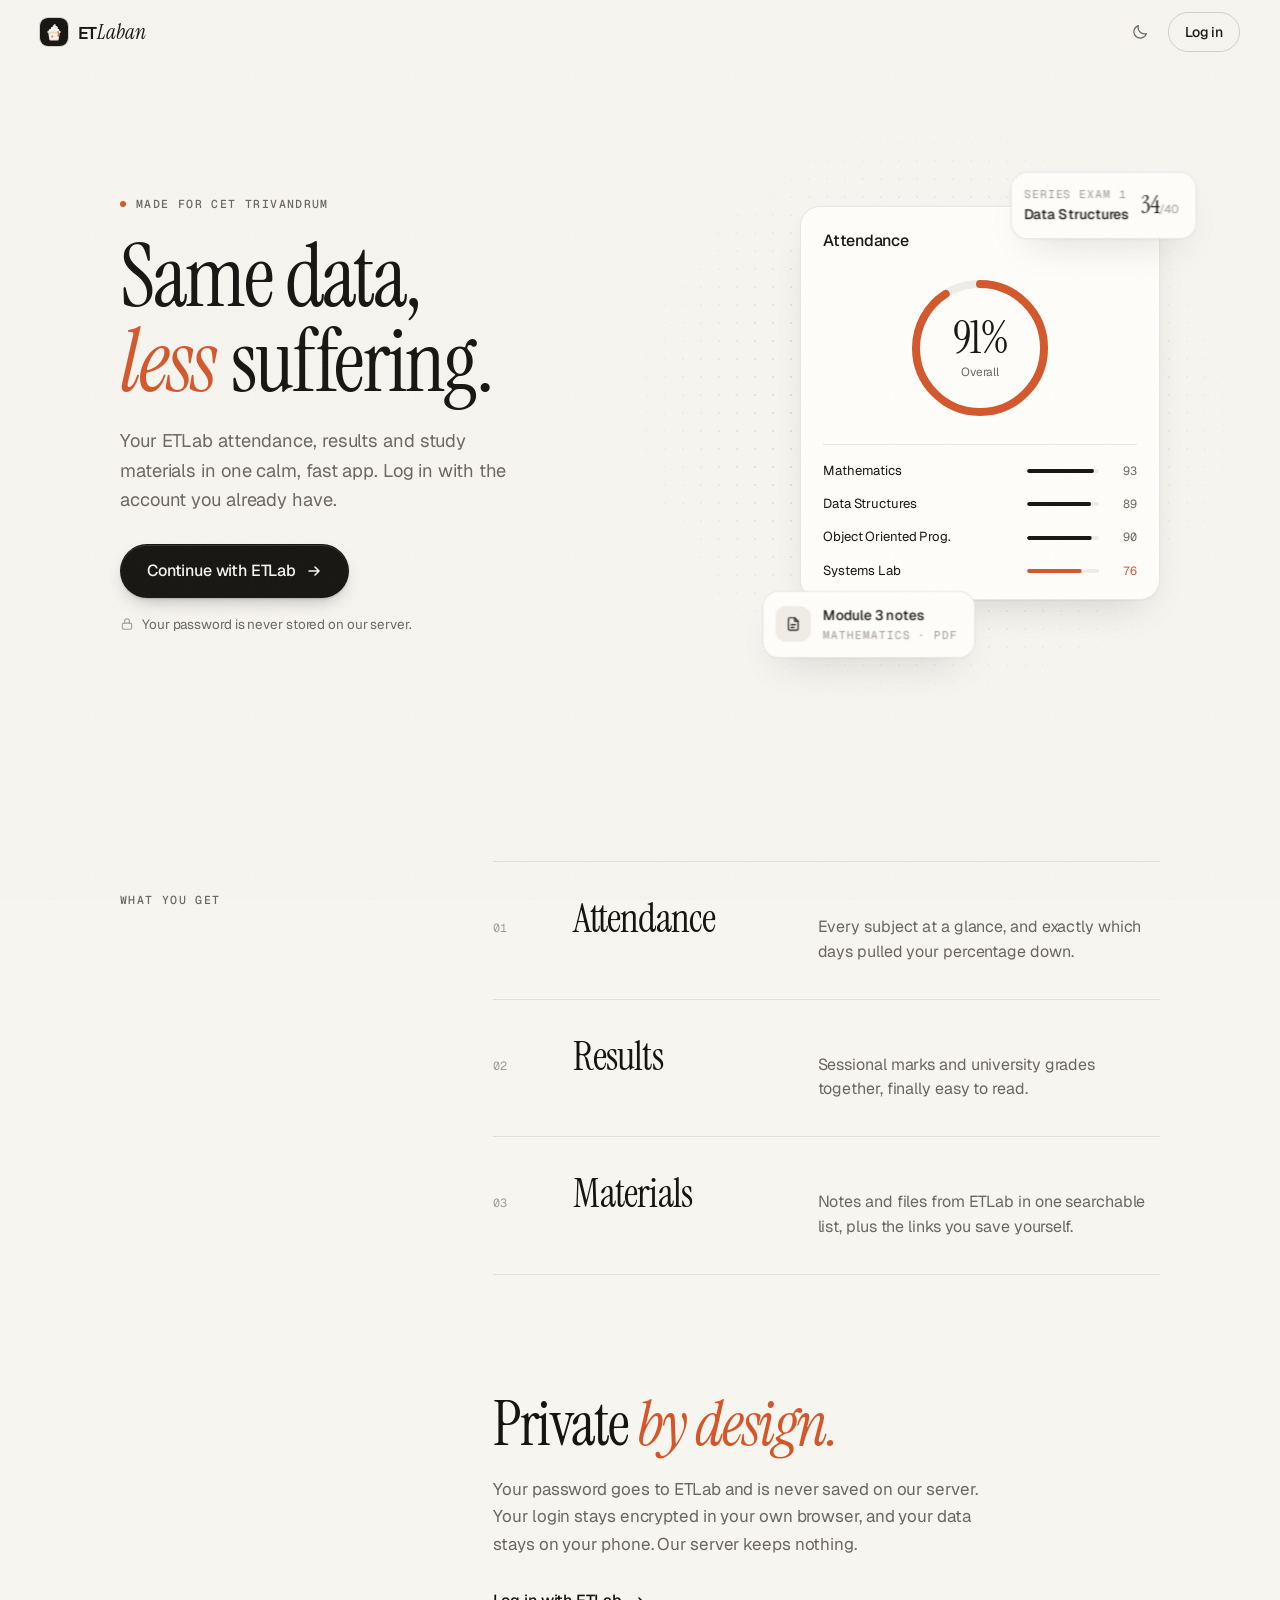
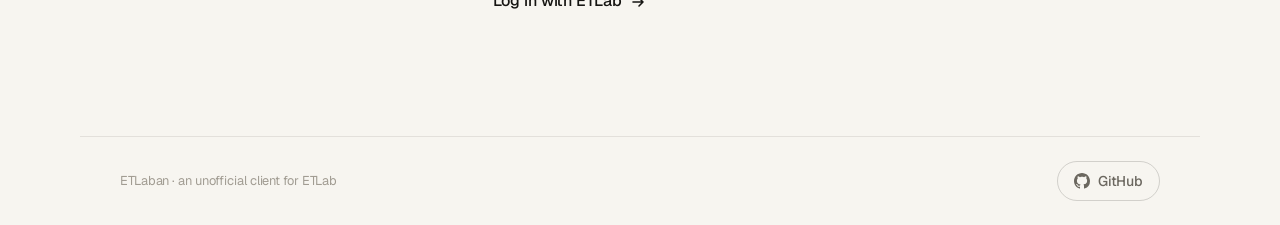
==== commit 545de394: "Add an opt-in "Keep me signed in" login ETLab ends sessions after a few hours, which meant logging i" ====
--- a/public/index.html
+++ b/public/index.html
@@ -69,7 +69,7 @@
                 <rect x="4" y="10.5" width="16" height="10.5" rx="2.5" />
                 <path d="M8 10.5V7a4 4 0 0 1 8 0v3.5" />
               </svg>
-              Your password is never stored.
+              Your password is never stored on our server.
             </p>
           </div>
         </div>
@@ -172,8 +172,8 @@
       <section class="closing" aria-labelledby="privacy-title">
         <h2 id="privacy-title" class="display" data-reveal>Private <em>by design.</em></h2>
         <p class="lede" data-reveal style="--d: 1">
-          Your password goes to ETLab once and is never saved. Your login stays encrypted in your
-          own browser, and your data stays on your phone. Our server keeps nothing.
+          Your password goes to ETLab and is never saved on our server. Your login stays encrypted in
+          your own browser, and your data stays on your phone. Our server keeps nothing.
         </p>
         <a class="text-link" href="/login" data-reveal style="--d: 2">
           Log in with ETLab
--- a/public/public.css
+++ b/public/public.css
@@ -584,6 +584,39 @@
   gap: 18px;
 }
 
+.remember-field {
+  display: flex;
+  align-items: flex-start;
+  gap: 12px;
+  font-size: 0.9rem;
+  font-weight: 500;
+  cursor: pointer;
+}
+
+.remember-field input {
+  flex: none;
+  width: 18px;
+  height: 18px;
+  margin: 1px 0 0;
+  accent-color: var(--ink);
+  cursor: pointer;
+}
+
+.remember-field input:disabled,
+.remember-field input:disabled + span {
+  cursor: default;
+  opacity: 0.6;
+}
+
+.remember-hint {
+  display: block;
+  margin-top: 3px;
+  color: var(--muted);
+  font-size: 0.8rem;
+  font-weight: 400;
+  line-height: 1.45;
+}
+
 .caps-hint {
   color: var(--brand);
   font-size: 0.76rem;
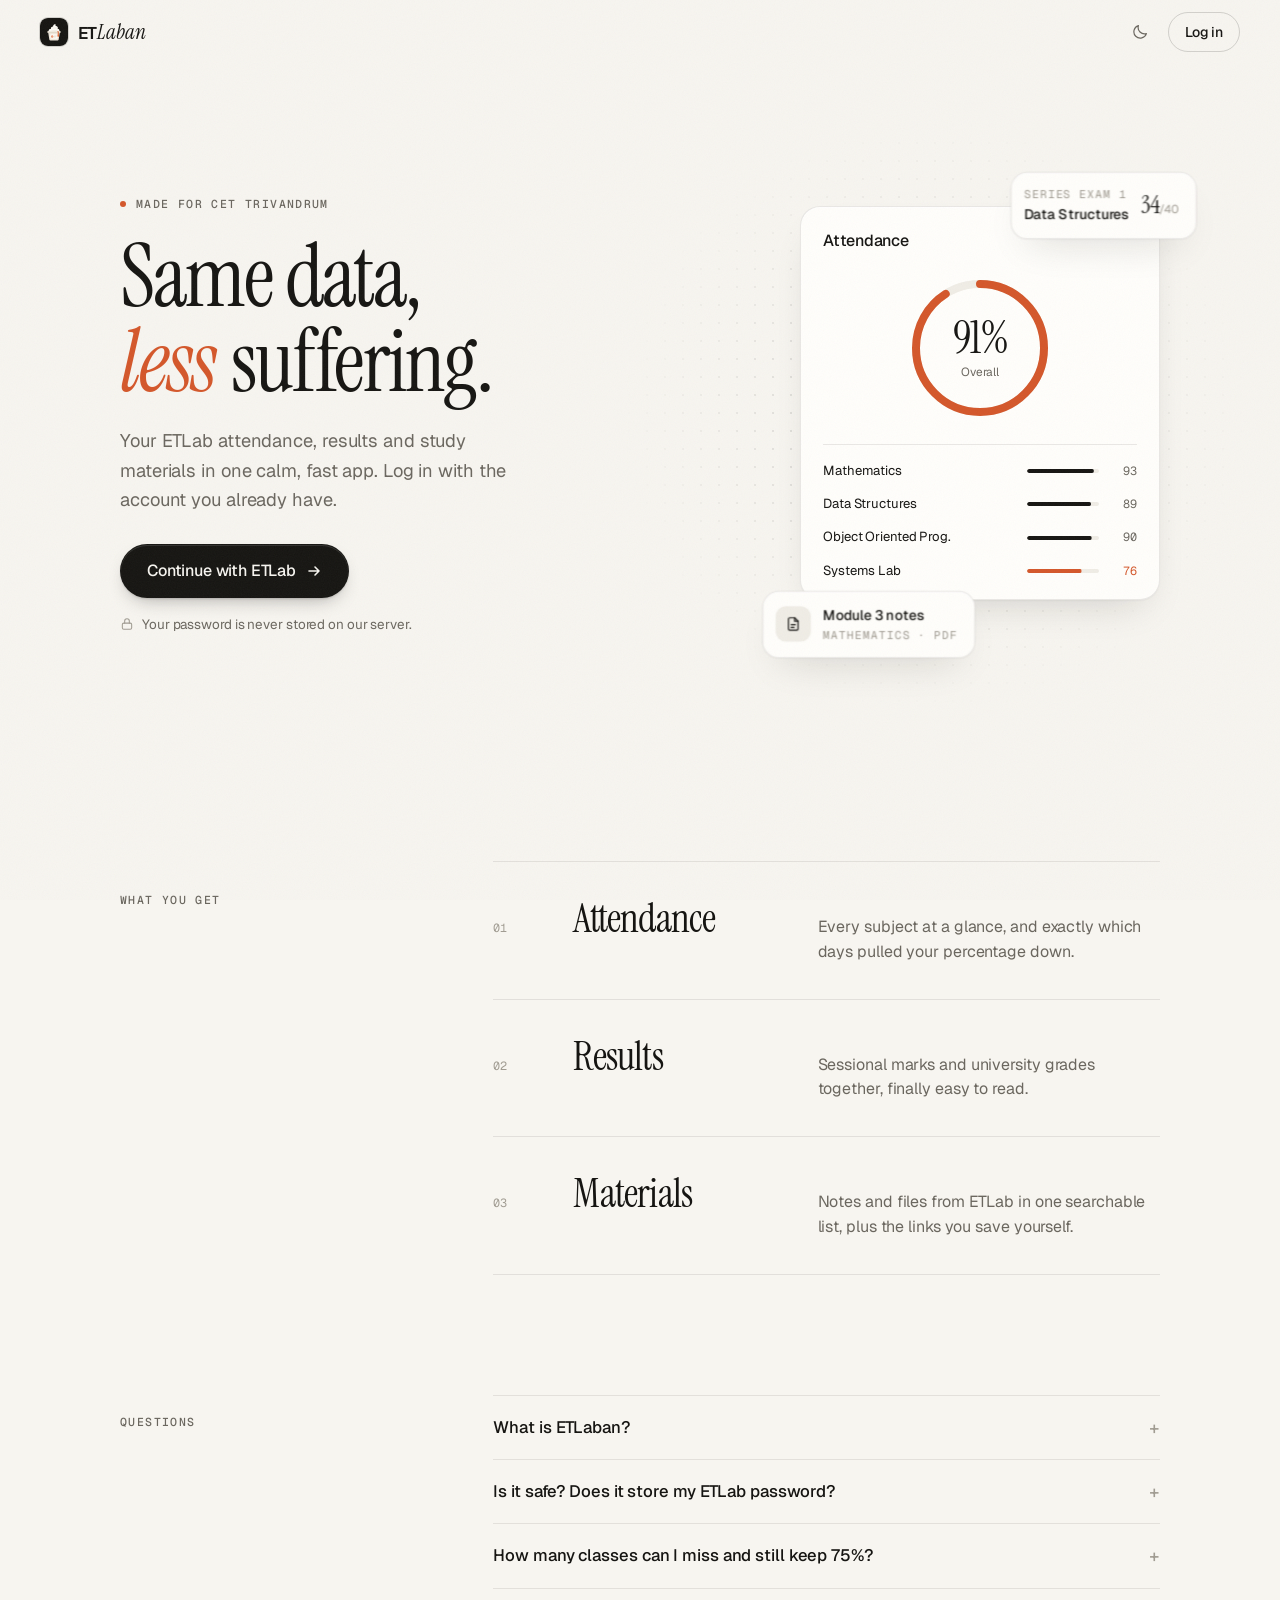
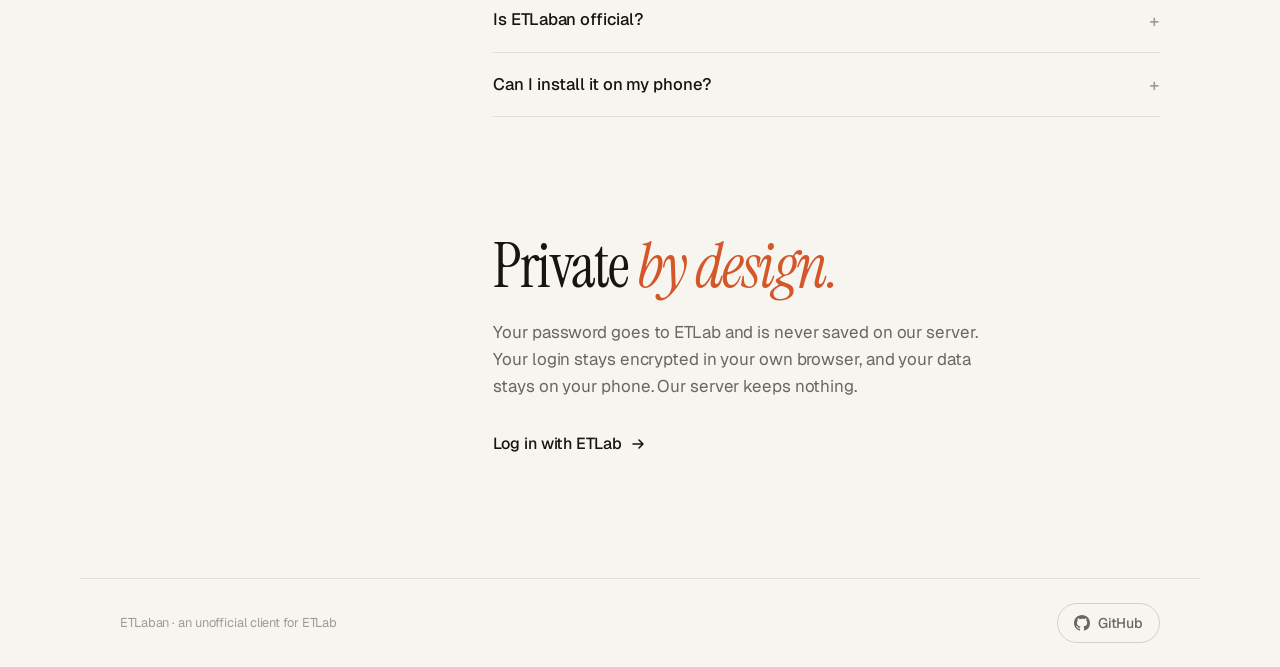
==== commit 280aa369: "Add SEO and AI-search basics: meta, link previews, FAQ, robots, sitemap, llms.txt - Landing: keyword" ====
--- a/public/index.html
+++ b/public/index.html
@@ -5,12 +5,110 @@
     <meta name="viewport" content="width=device-width, initial-scale=1, viewport-fit=cover" />
     <meta name="theme-color" content="#f7f5f0" />
     <script src="theme-init.js" data-check-session></script>
-    <meta name="description" content="Same data, less suffering. Your ETLab attendance, results and study materials in one calm, fast app." />
+    <meta name="description" content="A free, unofficial ETLab app for CET Trivandrum students. Check your attendance by subject, see how many classes you can miss, and read your results and study materials on your phone." />
     <meta name="mobile-web-app-capable" content="yes" />
     <meta name="apple-mobile-web-app-capable" content="yes" />
     <meta name="apple-mobile-web-app-status-bar-style" content="default" />
     <meta name="apple-mobile-web-app-title" content="ETLaban" />
-    <title>ETLaban · same data, less suffering</title>
+    <title>ETLaban · ETLab attendance and results for CET Trivandrum</title>
+    <link rel="canonical" href="https://etlaban.vercel.app/" />
+    <meta property="og:type" content="website" />
+    <meta property="og:site_name" content="ETLaban" />
+    <meta property="og:url" content="https://etlaban.vercel.app/" />
+    <meta property="og:title" content="ETLaban · same data, less suffering" />
+    <meta property="og:description" content="Your ETLab attendance, results and study materials in one calm, fast app. Made for CET Trivandrum students." />
+    <meta property="og:image" content="https://etlaban.vercel.app/og-image.png" />
+    <meta property="og:image:width" content="1200" />
+    <meta property="og:image:height" content="630" />
+    <meta property="og:image:alt" content="ETLaban: same data, less suffering." />
+    <meta property="og:locale" content="en_IN" />
+    <meta name="twitter:card" content="summary_large_image" />
+    <meta name="twitter:title" content="ETLaban · same data, less suffering" />
+    <meta name="twitter:description" content="Your ETLab attendance, results and study materials in one calm, fast app. Made for CET Trivandrum students." />
+    <meta name="twitter:image" content="https://etlaban.vercel.app/og-image.png" />
+    <!-- Structured data for search and AI answers. A JSON data block, not a script, so the CSP allows it. -->
+    <script type="application/ld+json">
+      {
+        "@context": "https://schema.org",
+        "@graph": [
+          {
+            "@type": "WebApplication",
+            "@id": "https://etlaban.vercel.app/#app",
+            "name": "ETLaban",
+            "alternateName": "ETLab for CET",
+            "url": "https://etlaban.vercel.app/",
+            "description": "A free, unofficial ETLab client for students of College of Engineering Trivandrum (CET). Shows attendance by subject, how many classes you can miss, an attendance calendar, semester results with SGPA and CGPA, and study materials.",
+            "applicationCategory": "EducationalApplication",
+            "operatingSystem": "Any (web browser, installable PWA)",
+            "browserRequirements": "Requires JavaScript",
+            "isAccessibleForFree": true,
+            "offers": { "@type": "Offer", "price": "0", "priceCurrency": "INR" },
+            "featureList": [
+              "Attendance percentage for every subject",
+              "How many classes you can miss, or need to attend, to stay above 75%, 80% or 85%",
+              "Attendance calendar for this month and last month",
+              "Results for every semester with SGPA, CGPA, grades and sessional marks",
+              "Searchable ETLab study materials and saved links",
+              "Installable app with light and dark mode"
+            ],
+            "audience": {
+              "@type": "EducationalAudience",
+              "educationalRole": "student",
+              "audienceType": "Students of College of Engineering Trivandrum"
+            },
+            "screenshot": "https://etlaban.vercel.app/og-image.png",
+            "sameAs": ["https://github.com/AbhineethVS/ETLaban"],
+            "license": "https://opensource.org/licenses/MIT"
+          },
+          {
+            "@type": "FAQPage",
+            "@id": "https://etlaban.vercel.app/#faq",
+            "mainEntity": [
+              {
+                "@type": "Question",
+                "name": "What is ETLaban?",
+                "acceptedAnswer": {
+                  "@type": "Answer",
+                  "text": "ETLaban is a free, unofficial app for the ETLab portal used by College of Engineering Trivandrum (CET). You log in with your normal ETLab account and it shows your attendance, results and study materials in a fast, phone-friendly layout."
+                }
+              },
+              {
+                "@type": "Question",
+                "name": "Is ETLaban safe? Does it store my ETLab password?",
+                "acceptedAnswer": {
+                  "@type": "Answer",
+                  "text": "Your password is never stored on the ETLaban server. It is sent to ETLab once to log in. If you tick Keep me signed in, it is kept encrypted in a cookie in your own browser so the app can log you back in. Your data is kept on your phone, not on the server, and the code is open source."
+                }
+              },
+              {
+                "@type": "Question",
+                "name": "How many classes can I miss and still keep 75% attendance?",
+                "acceptedAnswer": {
+                  "@type": "Answer",
+                  "text": "ETLaban works it out for every subject from your ETLab attendance. It shows how many more classes you can miss and stay above your target, or how many you need to attend in a row to get back above it. You can set the target to 75%, 80% or 85%."
+                }
+              },
+              {
+                "@type": "Question",
+                "name": "Is ETLaban official?",
+                "acceptedAnswer": {
+                  "@type": "Answer",
+                  "text": "No. ETLaban is an independent student project. It is not made by or connected to ETLab, Etuwa Concepts, CET or KTU. It only reads your data and never changes anything on ETLab. Check ETLab itself for anything official, like exam eligibility."
+                }
+              },
+              {
+                "@type": "Question",
+                "name": "Can I install ETLaban on my phone?",
+                "acceptedAnswer": {
+                  "@type": "Answer",
+                  "text": "Yes. ETLaban is a web app you can add to your home screen on Android or iPhone. It opens like a normal app and still shows your last synced data when you are offline."
+                }
+              }
+            ]
+          }
+        ]
+      }
+    </script>
     <link rel="manifest" href="manifest.webmanifest" />
     <link rel="icon" href="icon.svg" type="image/svg+xml" />
     <link rel="apple-touch-icon" href="apple-touch-icon.png" />
@@ -22,6 +120,7 @@
     />
     <link rel="stylesheet" href="base.css" />
     <link rel="stylesheet" href="public.css" />
+    <script defer src="/_vercel/insights/script.js"></script>
   </head>
   <body>
     <header class="nav">
@@ -169,6 +268,52 @@
         </ol>
       </section>
 
+      <section class="faq" aria-labelledby="faq-label">
+        <h2 id="faq-label" class="kicker section-label" data-reveal>Questions</h2>
+        <div class="faq-list" data-reveal>
+          <details class="faq-item">
+            <summary>What is ETLaban?</summary>
+            <p>
+              ETLaban is a free, unofficial app for the ETLab portal used by College of Engineering Trivandrum (CET).
+              You log in with your normal ETLab account and it shows your attendance, results and study materials in a
+              fast, phone-friendly layout.
+            </p>
+          </details>
+          <details class="faq-item">
+            <summary>Is it safe? Does it store my ETLab password?</summary>
+            <p>
+              Your password is never stored on the ETLaban server. It is sent to ETLab once to log in. If you tick
+              <em>Keep me signed in</em>, it is kept encrypted in a cookie in your own browser so the app can log you
+              back in. Your data is kept on your phone, not on the server, and the
+              <a href="https://github.com/AbhineethVS/ETLaban" target="_blank" rel="noopener noreferrer">code is open source</a>.
+            </p>
+          </details>
+          <details class="faq-item">
+            <summary>How many classes can I miss and still keep 75%?</summary>
+            <p>
+              ETLaban works it out for every subject from your ETLab attendance. It shows how many more classes you can
+              miss and stay above your target, or how many you need to attend in a row to get back above it. You can
+              set the target to 75%, 80% or 85%.
+            </p>
+          </details>
+          <details class="faq-item">
+            <summary>Is ETLaban official?</summary>
+            <p>
+              No. ETLaban is an independent student project. It is not made by or connected to ETLab, Etuwa Concepts,
+              CET or KTU. It only reads your data and never changes anything on ETLab. Check ETLab itself for anything
+              official, like exam eligibility.
+            </p>
+          </details>
+          <details class="faq-item">
+            <summary>Can I install it on my phone?</summary>
+            <p>
+              Yes. ETLaban is a web app you can add to your home screen on Android or iPhone. It opens like a normal app
+              and still shows your last synced data when you are offline.
+            </p>
+          </details>
+        </div>
+      </section>
+
       <section class="closing" aria-labelledby="privacy-title">
         <h2 id="privacy-title" class="display" data-reveal>Private <em>by design.</em></h2>
         <p class="lede" data-reveal style="--d: 1">
--- a/public/base.css
+++ b/public/base.css
@@ -23,6 +23,7 @@
   --on-ink: #f7f5f0;
   --danger: #c2372b;
   --danger-soft: rgba(194, 55, 43, 0.08);
+  --success: #2e7d4f;
   --dot: rgba(22, 21, 18, 0.12);
   --shadow-card:
     0 1px 0 rgba(255, 255, 255, 0.7) inset, 0 1px 2px rgba(22, 21, 18, 0.04),
@@ -58,6 +59,7 @@
   --on-ink: #0f0f0e;
   --danger: #f07a6e;
   --danger-soft: rgba(240, 122, 110, 0.1);
+  --success: #7ccf98;
   --dot: rgba(237, 235, 230, 0.09);
   --shadow-card:
     0 1px 0 rgba(255, 255, 255, 0.04) inset, 0 1px 2px rgba(0, 0, 0, 0.3),
--- a/public/public.css
+++ b/public/public.css
@@ -457,6 +457,70 @@
   }
 }
 
+/* FAQ: hairline rows that open in place. Mirrors the questions in the JSON-LD. */
+.faq {
+  padding-bottom: clamp(64px, 10vw, 120px);
+}
+
+.faq-list {
+  border-top: 1px solid var(--line);
+}
+
+.faq-item {
+  border-bottom: 1px solid var(--line);
+}
+
+.faq-item summary {
+  display: flex;
+  align-items: center;
+  justify-content: space-between;
+  gap: 16px;
+  min-height: 44px;
+  padding: 18px 0;
+  font-size: 1.04rem;
+  font-weight: 500;
+  cursor: pointer;
+  list-style: none;
+}
+
+.faq-item summary::-webkit-details-marker {
+  display: none;
+}
+
+.faq-item summary::after {
+  content: "+";
+  flex: none;
+  color: var(--faint);
+  font-family: var(--font-mono);
+  font-size: 1.1rem;
+  transition:
+    transform 0.35s var(--ease-out),
+    color 0.3s ease;
+}
+
+.faq-item[open] summary::after {
+  color: var(--brand);
+  transform: rotate(45deg);
+}
+
+.faq-item p {
+  max-width: 60ch;
+  padding-bottom: 22px;
+  color: var(--muted);
+  line-height: 1.6;
+}
+
+.faq-item a {
+  color: var(--text);
+  text-underline-offset: 3px;
+}
+
+@media (hover: hover) {
+  .faq-item summary:hover::after {
+    color: var(--brand);
+  }
+}
+
 /* Privacy + closing call to action. */
 .closing {
   display: grid;
@@ -820,6 +884,16 @@
     padding-top: 30px;
   }
 
+  .faq {
+    display: grid;
+    grid-template-columns: 1fr 2fr;
+    gap: 40px;
+  }
+
+  .faq .section-label {
+    padding-top: 18px;
+  }
+
   .feature {
     grid-template-columns: 64px 0.8fr 1.2fr;
     align-items: baseline;
